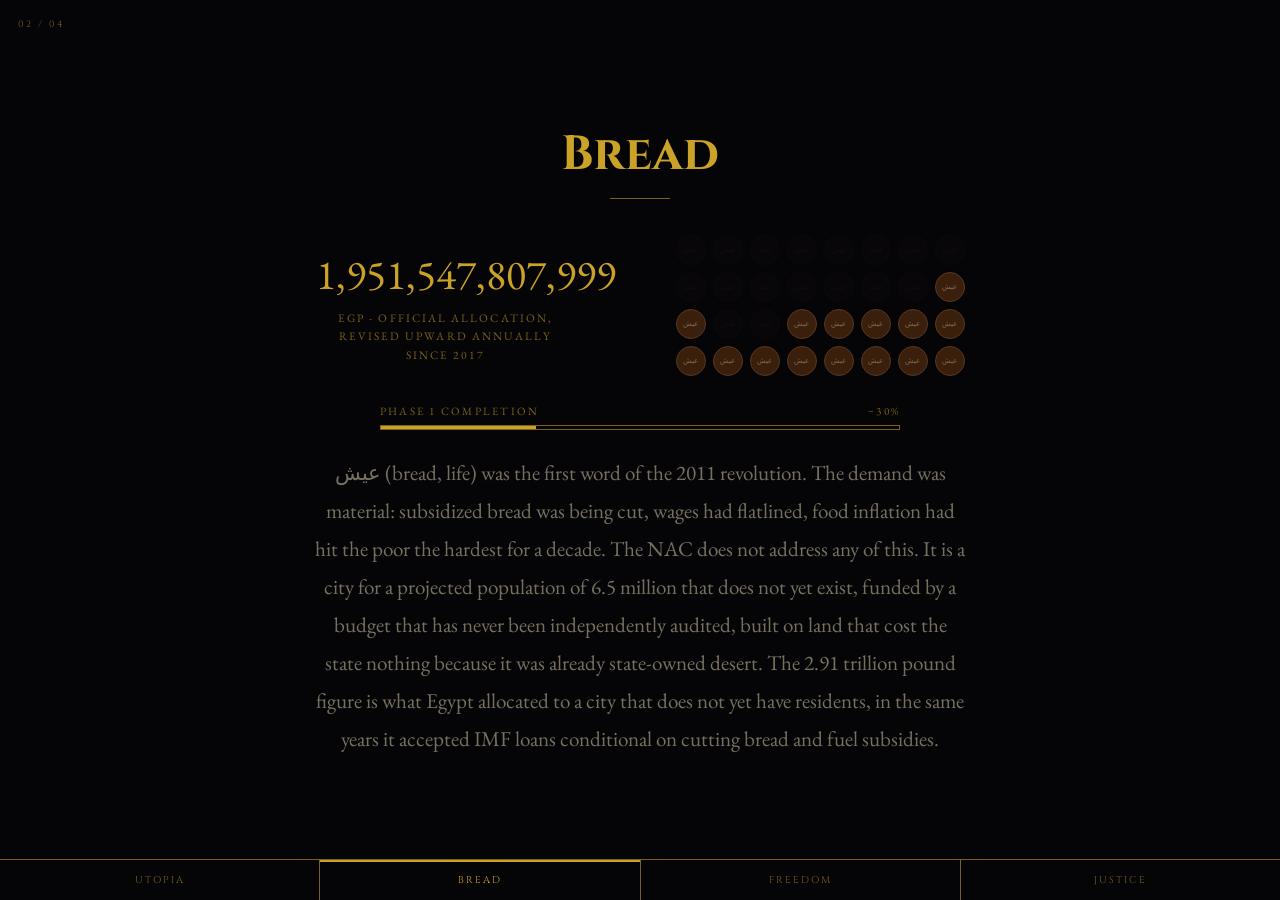
==== bread.html @ e8de4ce0 "final implementation" ====
<!doctype html>
<html lang="en">

<head>
  <meta charset="UTF-8" />
  <meta name="viewport" content="width=device-width, initial-scale=1.0" />
  <title>Utopia - Bread</title>
  <link
    href="https://fonts.googleapis.com/css2?family=EB+Garamond:ital,wght@0,400;0,500;1,400&family=Cinzel:wght@400;600&display=swap"
    rel="stylesheet" />
  <link rel="stylesheet" href="styles.css" />
</head>

<body>
  <div id="page-indicator"></div>
  <main class="page">
    <div class="section-header">
      <h2 class="section-title">Bread</h2>
      <div class="section-rule"></div>
    </div>

    <div class="bread-layout">
      <div class="budget-block">
        <span class="budget-number" id="budget-counter">0</span>
        <p class="budget-label">
          EGP - official allocation, revised upward annually since 2017
        </p>
      </div>
      <div class="loaves-grid" id="loaves-grid"></div>
    </div>

    <div class="progress-block">
      <div class="progress-labels">
        <span>Phase 1 Completion</span>
        <span>~30%</span>
      </div>
      <div class="progress-outer">
        <div class="progress-inner" id="progress-bar"></div>
      </div>
    </div>

    <p class="bread-note">
      عيش (bread, life) was the first word of the 2011 revolution. The
      demand was material: subsidized bread was being cut, wages had
      flatlined, food inflation had hit the poor the hardest for a decade. The
      NAC does not address any of this. It is a city for a projected
      population of 6.5 million that does not yet exist, funded by a budget
      that has never been independently audited, built on land that cost the
      state nothing because it was already state-owned desert. The 2.91 trillion
      pound figure is what Egypt allocated to a city that does not yet have residents,
      in the same years it accepted IMF loans conditional on cutting bread and fuel subsidies.
    </p>
  </main>

  <nav id="nav">
    <a href="index.html" class="nav-item"><span class="nav-label">Utopia</span></a>
    <a href="bread.html" class="nav-item"><span class="nav-label">Bread</span></a>
    <a href="freedom.html" class="nav-item"><span class="nav-label">Freedom</span></a>
    <a href="justice.html" class="nav-item"><span class="nav-label">Justice</span></a>
  </nav>

  <script src="script.js"></script>
  <script>
    initPage(1);
    initBudgetCounter();
    initLoaves();
  </script>
</body>

</html>
---- styles.css ----
/* utopia styles */

:root {
  --gold: #c9a227;
  --gold-dim: #7a6018;
  --black: #050508;
  --text: #d4c9a8;
}

* {
  box-sizing: border-box;
  margin: 0;
  padding: 0;
}

html,
body {
  width: 100%;
  height: 100%;
  overflow: hidden;
  background: var(--black);
  color: var(--text);
  font-family: 'EB Garamond', serif;
  cursor: url('img/cursor-ankh.cur') 16 16, crosshair;
}

::-webkit-scrollbar {
  width: 3px;
}

::-webkit-scrollbar-track {
  background: var(--black);
}

::-webkit-scrollbar-thumb {
  background: var(--gold-dim);
}

.page {
  position: fixed;
  inset: 0;
  display: flex;
  flex-direction: column;
  align-items: center;
  justify-content: center;
  padding: 70px 48px 90px;
  z-index: 1;
  overflow-y: auto;
  overflow-x: hidden;
}

#page-indicator {
  position: fixed;
  top: 18px;
  left: 18px;
  z-index: 100;
  font-family: 'Cinzel', serif;
  font-size: 0.58rem;
  letter-spacing: 0.25em;
  color: var(--gold-dim);
  text-transform: uppercase;
}

#nav {
  position: fixed;
  bottom: 0;
  left: 0;
  right: 0;
  z-index: 100;
  display: flex;
  border-top: 1px solid var(--gold-dim);
  background: var(--black);
}

.nav-item {
  flex: 1;
  display: flex;
  align-items: center;
  justify-content: center;
  padding: 13px 8px;
  position: relative;
  border-right: 1px solid var(--gold-dim);
  text-decoration: none;
  color: inherit;
}

.nav-item:last-child {
  border-right: none;
}

.nav-item.active::after {
  content: '';
  position: absolute;
  top: 0;
  left: 0;
  right: 0;
  height: 2px;
  background: var(--gold);
}

.nav-label {
  font-family: 'Cinzel', serif;
  font-size: 0.62rem;
  letter-spacing: 0.2em;
  text-transform: uppercase;
  color: var(--gold-dim);
}

.nav-item.active .nav-label {
  color: var(--gold);
}

.section-header {
  text-align: center;
  margin-bottom: 36px;
}

.section-title {
  font-family: 'Cinzel', serif;
  font-size: 3rem;
  color: var(--gold);
  margin-bottom: 11px;
}

.section-rule {
  width: 60px;
  height: 1px;
  background: var(--gold-dim);
  margin: 0 auto;
}

/* landing */

.landing-title {
  font-family: 'Cinzel', serif;
  font-size: 7rem;
  color: var(--gold);
  letter-spacing: 0.08em;
  text-align: center;
  line-height: 1;
}

.landing-subtitle {
  font-size: 1.1rem;
  letter-spacing: 0.4em;
  text-transform: uppercase;
  text-align: center;
  opacity: 0.5;
}

.symbols-row {
  display: flex;
  gap: 80px;
  align-items: flex-end;
  justify-content: center;
}

.symbol-entry {
  display: flex;
  flex-direction: column;
  align-items: center;
  gap: 16px;
  background: none;
  border: none;
  color: inherit;
  padding: 0;
  text-decoration: none;
}

.symbol-img-wrap {
  width: 140px;
  height: 200px;
}

.symbol-img-wrap img {
  width: 100%;
  height: 100%;
  object-fit: contain;
  object-position: bottom center;
  display: block;
}

.symbol-label {
  font-family: 'Cinzel', serif;
  font-size: 0.8rem;
  color: var(--gold-dim);
  letter-spacing: 0.3em;
  text-transform: uppercase;
}

.symbol-entry:hover .symbol-label {
  color: var(--gold);
}

/* bread */

.bread-layout {
  display: flex;
  gap: 60px;
  align-items: center;
  flex-wrap: wrap;
  justify-content: center;
}

.budget-block {
  text-align: center;
}

.budget-number {
  font-family: 'EB Garamond', serif;
  font-size: 2.6rem;
  color: var(--gold);
  display: block;
  min-width: 15ch;
}

.budget-label {
  font-size: 0.72rem;
  letter-spacing: 0.18em;
  text-transform: uppercase;
  color: var(--gold-dim);
  margin-top: 8px;
  max-width: 260px;
  line-height: 1.6;
}

.loaves-grid {
  display: grid;
  grid-template-columns: repeat(8, 1fr);
  gap: 7px;
  max-width: 340px;
}

.loaf {
  width: 30px;
  height: 30px;
  border-radius: 50%;
  background: #3a1f0d;
  border: 1px solid #5a3820;
  display: flex;
  align-items: center;
  justify-content: center;
  font-size: 7px;
  color: rgba(210, 185, 140, 0.5);
  font-family: 'EB Garamond', serif;
  transition: opacity 0.4s;
}

.loaf.consumed {
  opacity: 0.08;
}

.progress-block {
  width: 100%;
  max-width: 520px;
  margin-top: 28px;
}

.progress-labels {
  display: flex;
  justify-content: space-between;
  font-size: 0.7rem;
  letter-spacing: 0.2em;
  text-transform: uppercase;
  color: var(--gold-dim);
  margin-bottom: 7px;
}

.progress-outer {
  width: 100%;
  height: 5px;
  border: 1px solid var(--gold-dim);
}

.progress-inner {
  height: 100%;
  background: var(--gold);
  width: 0%;
  transition: width 2s ease-in-out;
}

.bread-note {
  max-width: 650px;
  text-align: center;
  line-height: 1.8;
  font-size: 1.32rem;
  opacity: 0.55;
  margin-top: 24px;
}

/* freedom */

.freedom-layout {
  display: grid;
  grid-template-columns: 1fr 1fr;
  gap: 40px;
  max-width: 860px;
  width: 100%;
  margin-top: 20px;
  align-items: start;
}

@media (max-width: 660px) {
  .freedom-layout {
    grid-template-columns: 1fr;
  }

  .landing-title {
    font-size: 4rem;
  }

  .symbols-row {
    gap: 40px;
  }
}

.redacted-block {
  line-height: 1.9;
  font-size: 1.1rem;
}

.redacted-block p {
  margin-bottom: 1.1em;
}

.redact {
  background: #1c1c1c;
  color: transparent;
  cursor: pointer;
  padding: 0 2px;
  border-bottom: 1px solid var(--gold-dim);
  user-select: none;
}

.redact:hover,
.redact.revealed {
  background: transparent;
  color: var(--gold);
}

@keyframes reconeal {

  0%,
  55% {
    background: transparent;
    color: var(--gold);
  }

  100% {
    background: #1c1c1c;
    color: transparent;
  }
}

.redact.re-concealed {
  animation: reconeal 0.85s ease forwards;
}

.freedom-right {
  display: flex;
  flex-direction: column;
  gap: 18px;
}

#nac-map {
  width: 100%;
  height: 390px;
  border: 1px solid var(--gold-dim);
}

.blacked-stat {
  font-family: 'Cinzel', serif;
  font-size: 2.4rem;
  color: var(--gold);
  border: 1px solid var(--gold-dim);
  padding: 16px 24px;
  text-align: center;
}

.blacked-stat span {
  display: block;
  font-family: 'EB Garamond', serif;
  font-size: 0.75rem;
  letter-spacing: 0.15em;
  text-transform: uppercase;
  color: var(--gold-dim);
  margin-top: 6px;
}

/* justice */

#page-justice {
  justify-content: flex-start;
  padding-top: 55px;
}

.names-intro {
  max-width: 540px;
  text-align: center;
  line-height: 1.8;
  font-size: 0.95rem;
  opacity: 0.65;
  margin: 10px 0 22px;
}

/* questions list (justice) */

.questions-list {
  width: 100%;
  max-width: 680px;
  display: flex;
  flex-direction: column;
  gap: 0;
}

.question-item {
  display: grid;
  grid-template-columns: 2.5rem 1fr 7rem;
  gap: 0 16px;
  align-items: baseline;
  padding: 14px 0;
  border-bottom: 1px solid rgba(201, 162, 39, 0.12);
}

.question-item:first-child {
  border-top: 1px solid rgba(201, 162, 39, 0.12);
}

.q-num {
  font-family: 'Cinzel', serif;
  font-size: 0.6rem;
  color: var(--gold-dim);
  letter-spacing: 0.1em;
  padding-top: 2px;
}

.question-item p {
  font-size: 0.92rem;
  line-height: 1.6;
  color: var(--text);
}

.q-status {
  font-family: 'Cinzel', serif;
  font-size: 0.58rem;
  letter-spacing: 0.12em;
  text-transform: uppercase;
  color: var(--gold);
  text-align: right;
}

/* leaflet overrides */
.lmap-pin {
  width: 8px;
  height: 8px;
  border-radius: 50%;
  background: var(--gold);
  border: 1px solid var(--black);
}

.lmap-popup .leaflet-popup-content-wrapper {
  background: var(--black);
  border: 1px solid var(--gold-dim);
  border-radius: 0;
  box-shadow: none;
  padding: 0;
}

.lmap-popup .leaflet-popup-content {
  margin: 6px 10px;
  font-family: 'EB Garamond', serif;
  font-size: 0.7rem;
  letter-spacing: 0.05em;
  color: var(--text);
}

.lmap-popup .leaflet-popup-tip {
  background: var(--gold-dim);
}

.lmap-popup .leaflet-popup-close-button {
  color: var(--gold-dim);
}

.leaflet-container {
  background: #0a0f0a;
  font-family: 'EB Garamond', serif;
}
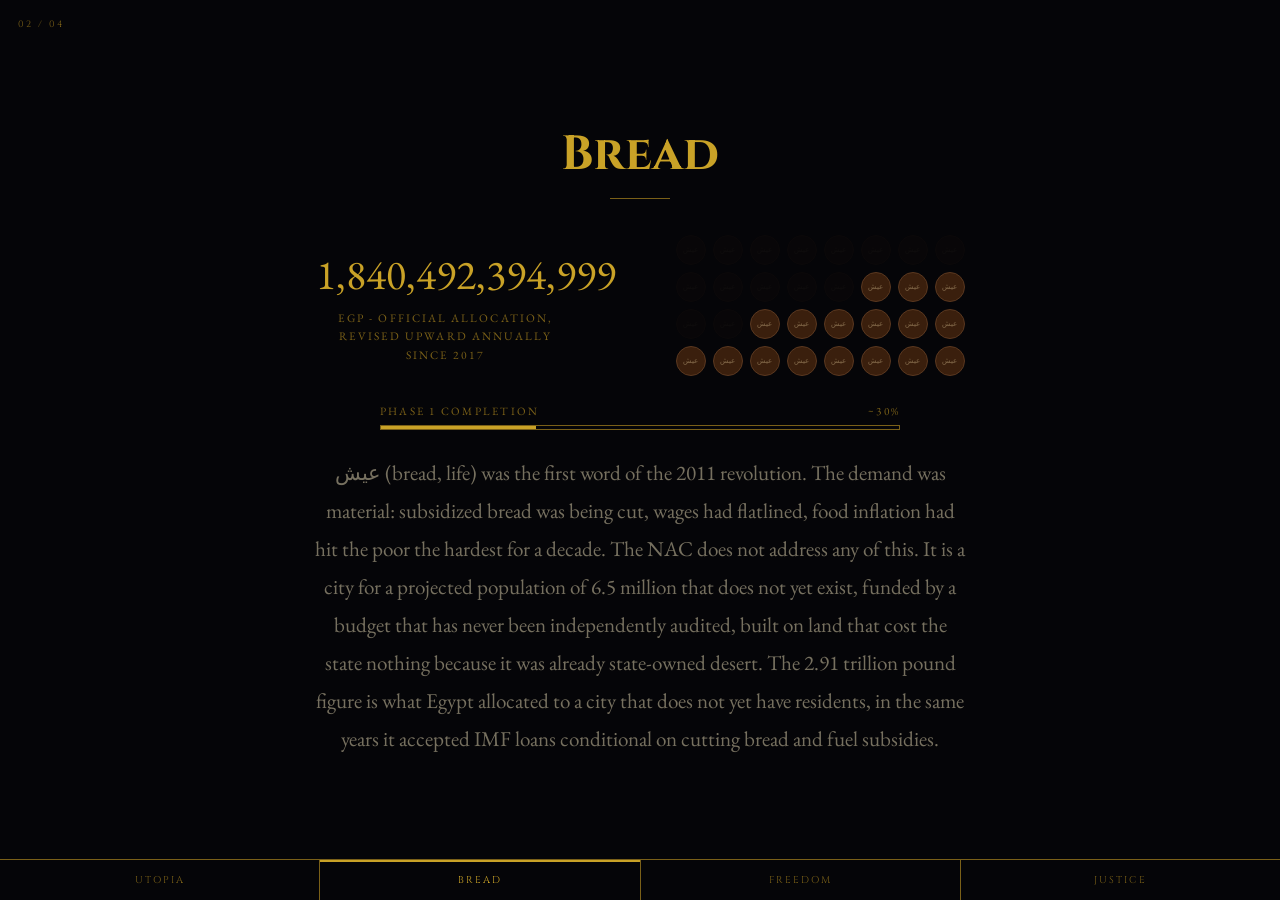
==== commit b9136e7a: "update page titles" ====
--- a/bread.html
+++ b/bread.html
@@ -4,7 +4,7 @@
 <head>
   <meta charset="UTF-8" />
   <meta name="viewport" content="width=device-width, initial-scale=1.0" />
-  <title>Utopia - Bread</title>
+  <title>bread</title>
   <link
     href="https://fonts.googleapis.com/css2?family=EB+Garamond:ital,wght@0,400;0,500;1,400&family=Cinzel:wght@400;600&display=swap"
     rel="stylesheet" />
--- a/styles.css
+++ b/styles.css
@@ -21,7 +21,7 @@
   background: var(--black);
   color: var(--text);
   font-family: 'EB Garamond', serif;
-  cursor: url('img/cursor-ankh.cur') 16 16, crosshair;
+  cursor: url('./img/cursor-ankh.cur') 16 16, crosshair;
 }
 
 ::-webkit-scrollbar {
